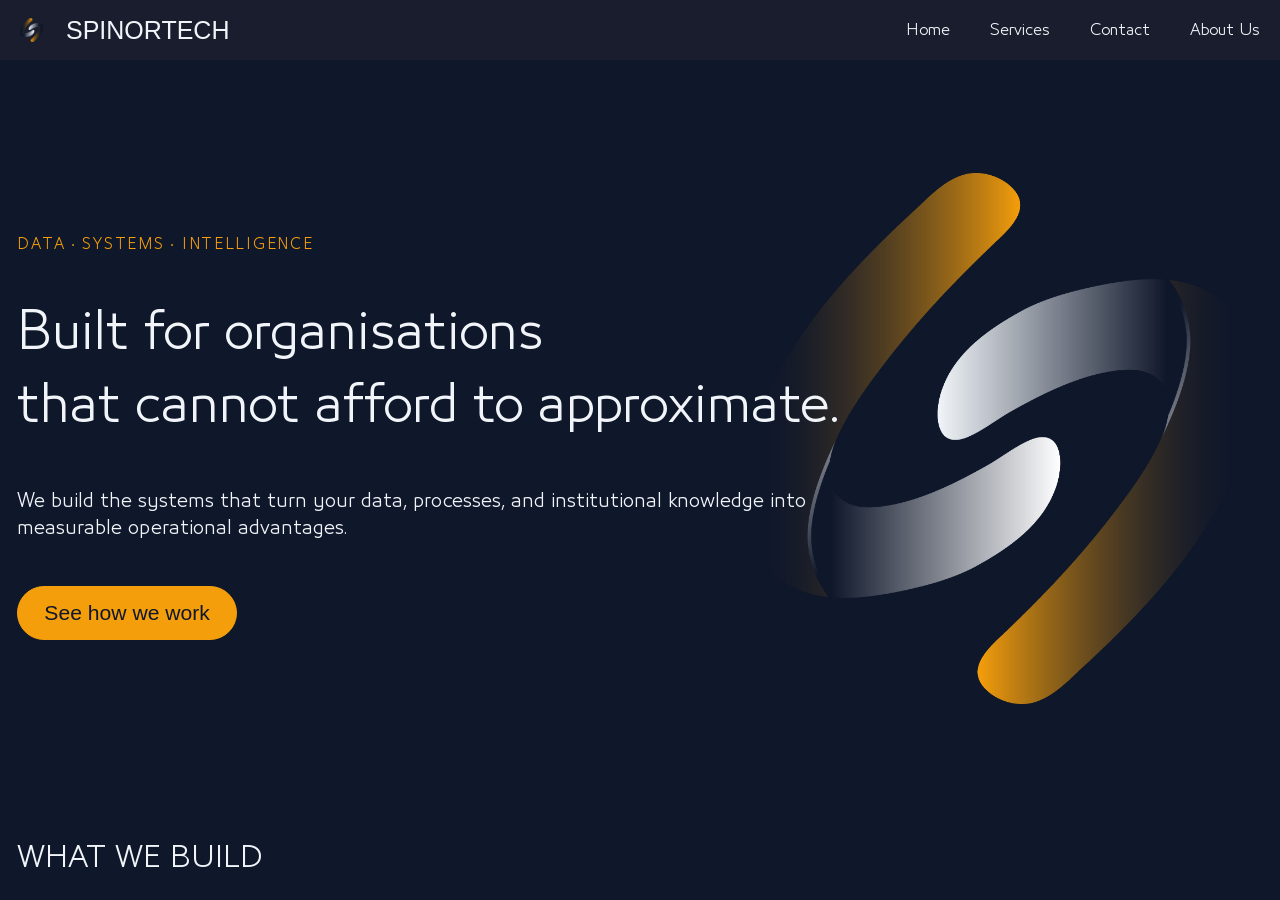
==== index.html @ 9f5bbc11 "Add files via upload" ====
<!doctype html>
<html lang="en" id="html">
  <head>
    <meta charset="UTF-8" />
    <meta
      property="og:title"
      content="B2B Technology / Data-Driven Marketing Services"
    />
    <meta property="og:url" content="https://spinortech.io" />
    <meta
      property="og:description"
      content="Intelligent Marketing, Data Analysis, and Digital Automation for small and medium businesses."
    />
    <meta property="og:image" content="public/icon.jpeg" />
    <meta property="og:image:url" content="public/icon.jpeg" />
    <meta property="og:image:width" content="1200" />
    <meta property="og:image:height" content="630" />
    <meta property="og:type" content="website" />
    <meta name="viewport" content="width=device-width, initial-scale=1.0" />
    <meta
      name="description"
      content="We connect marketing actions directly to revenue outcomes using end-to-end data pipelines, not vanity metrics. Most intelligent marketing teams stop at dashboards. Spinortech closes the causal loop."
    />
    <meta property="fb:app_id" content="966242223397117" />
    <meta name="author" content="Spinortech" />
    <meta
      name="keywords"
      content="Intelligent Marketing, Data Analysis, and Digital Automation for small and medium businesses."
    />
    <link rel="icon" type="image/x-icon" href="public/icon_no_pad.png" />
    <link rel="stylesheet" type="text/css" href="./CSS/navbar.css" />
    <link rel="stylesheet" type="text/css" href="./CSS/slider.css" />
    <link rel="stylesheet" type="text/css" href="./CSS/index.css" />
    <link rel="stylesheet" type="text/css" href="./CSS/form.css" />
    <title>Spinortech | Home</title>
  </head>
  <script src="index.js" defer></script>
  <!-- Body -->

  <body class="home">
    <nav>
      <div class="navbar" id="navbar">
        <button class="logo" onclick="window.location.href = './'">
          <img
            src="public/icon.webp"
            alt="Spinortech Logo"
            class="logo-image"
          />
          <div class="logoName">SPINORTECH</div>
        </button>

        <ul class="nav-links" id="NavDropMenu">
          <li><a href="./">Home</a></li>
          <li><a href="./services">Services</a></li>
          <li><a href="./contact">Contact</a></li>
          <li><a href="./about">About Us</a></li>
        </ul>
        <button
          class="NavDropButton"
          id="NavDropButton"
          onclick="DropDownFunction()"
        >
          ☰
        </button>
      </div>
    </nav>

    <div class="slider_container">
      <div class="slider_container_wrapper">
        <header class="background_logo_right">
          <div class="hero">
            <div class="description">DATA ⋅ SYSTEMS ⋅ INTELLIGENCE</div>
            <div class="display">
              Built for organisations <br />
              that cannot afford to approximate.
            </div>
            <p>
              We build the systems that turn your data, processes, and
              institutional knowledge into measurable operational advantages.
            </p>
            <button class="CTA_button">
              <a href="./case-studies" class="cta-button">See how we work</a>
            </button>
          </div>
        </header>

        <section>
          <h2 class="bgc">WHAT WE BUILD</h2>
          <div class="line_division_short"></div>
          <div class="list_of_boxes">
            <div class="section_box">
              <p class="sc">01</p>
              <h3 class="bdf">Local Language Models</h3>
              <p class="ft">
                An AI that knows your field. Built from your documents - not the
                internet. Deployed on your infrastructure.
              </p>
            </div>
            <div class="section_box">
              <p class="sc">02</p>
              <h3 class="bdf">Intelligent Marketing</h3>
              <p class="ft">
                Marketing decisions grounded incausality, not correlation. We
                measure what causes revenue.
              </p>
            </div>
            <div class="section_box">
              <p class="sc">03</p>
              <h3 class="bdf">Digital Automation</h3>
              <p class="ft">
                We eliminate workflows, not just automate steps. Operational
                pipelines that scale without headcount.
              </p>
            </div>
          </div>
        </section>
      </div>

      <div class="full_width_section">
        <div class="slider_container_wrapper">
          <div class="left_description">
            <h2 class="sc">HOW WE THINK</h2>
            <div class="line_division_short"></div>
            <h3>The Spinortech standard</h3>
          </div>
          <div class="enumerate_bullets">
            <div class="enumerate_item">
              • We ask pointed questions before offering solutions.
            </div>
            <div class="enumerate_item">
              • We push back on vague goals and replace them with measurable
              ones.
            </div>

            <div class="enumerate_item">
              • We prefer fewer promises and stricter accountability..
            </div>

            <div class="enumerate_item">
              • We treat decisions as hypotheses to be tested, not options to be
              defended.
            </div>
          </div>
        </div>
      </div>
      <div class="slider_container_wrapper">
        <section>
          <h2>We start with a conversation, not a pitch.</h2>
          <p class="ft indent">
            Tell us what you are working with your data, <br />
            your constraints,your goals.<br />
            We will tell you honestly whether we can help.
          </p>
          <div class="indent ft">
            <span class="sc">―</span> No sales call. No deck. Just a
            conversation.<br />
            <span class="sc">―</span> We will tell you if we are not the right
            fit.<br />
            <span class="sc">―</span> Every engagement begins with a
            diagnostic.<br />
          </div>
          <form action="/">
            <label for="form_name">Name</label>
            <input
              type="text"
              id="form_name"
              name="form_name"
              value=""
              placeholder="Your full name"
            />
            <label for="form_company">COMPANY</label>
            <input
              type="text"
              id="form_company"
              name="form_company"
              value=""
              placeholder="Organozation name"
            />
            <label for="form_email">E-MAIL</label>
            <input
              type="text"
              id="form_email"
              name="form_email"
              value=""
              placeholder="your@email.com"
            />
            <label for="form_challenge">WHAT ARE YOU TRYING TO SOLVE?</label>
            <input
              type="text"
              id="form_challenge"
              name="form_challenge"
              value=""
              placeholder="Describe your challenge or goal..."
            />
            <label for="form_where_from">HOW DID YOU HEAR ABOUT US?</label>
            <input
              type="text"
              id="form_where_from"
              name="form_where_from"
              value=""
              placeholder="Search, Linkedin,....."
            />
            <input type="submit" value="Submit" class="CTA_button submit" />
          </form>
        </section>
        <div style="padding-top: 4rem"></div>

        <!-- <footer>
        <div class="footer_note">
          <h2>Ready to make your data accountable?</h2>
          <p>Let's start with a diagnostic conversation — no pitch, no deck.</p>
          <button class="CTA_button">
            <a href="./contact">Talk to us </a>
          </button>
        </div>
      </footer> -->
      </div>
    </div>
  </body>
</html>
---- CSS/navbar.css ----
nav {
  position: absolute;
  top: 0;
  left: 0;
  width: 100%;
  display: flex;
  justify-content: center;
  /* margin: 0; */
  height: var(--navbar_height);
  box-sizing: border-box;
  z-index: 1000;
  background-color: var(--fill_main_color);
}
.navbar {
  display: flex;
  justify-content: center;
  align-items: center;
  padding: 0rem 0rem;
  box-sizing: border-box;
  width: 100%;
  height: 100%;
  max-width: var(--max-width);
}

.NavDropButton {
  position: absolute;
  top: 0;
  right: 0;
  color: var(--bkg_color);
  font-weight: 800;
  font-size: 2rem;
  display: flex;
  border: none;
  background-color: var(--fill_main_color);
  height: 100%;
  padding: 1rem;
  box-sizing: border-box;
}

ul {
  display: flex;
  flex-direction: column;
  min-height: 0;
  height: 0;
  overflow: hidden;
  position: fixed;
  top: var(--navbar_height);
  width: 100vw;
  left: 0;
  padding: 0;
  margin: 0;
  box-sizing: border-box;
  transition: 0.5s;
}

li {
  width: 100%;
  min-height: 5rem;
  background-color: var(--fill_main_color);
  font-weight: 800;
  border-top: 1px solid var(--main_color);
  box-sizing: border-box;
  display: flex;
  align-items: center;
  justify-content: center;
}

li a {
  display: inline-block;
  color: var(--bkg_color);
  text-decoration: none;
  font-size: var(--h3_font);
  width: 100%;
  height: 100%;
  display: flex;
  align-items: center;
  justify-content: center;
  font-weight: 400;
}
.ExtendDrow {
  height: calc(5 * 5rem);
}

.logo {
  display: flex;
  align-items: center;
  background-color: transparent;
  border: none;
  cursor: pointer;
  user-select: none;
  height: var(--navbar_height);
}

.logo-image {
  display: none;
}

.logoName {
  font-size: 25px;
  font-weight: bold;
  color: var(--bkg_color);
}

.html_desktop .logoName {
  font-weight: 500;
}

@media (min-width: 1200px) {
  html {
    font-size: 10pt;
  }

  .navbar {
    justify-content: space-between;
  }
  .logo-image {
    display: block;
    height: calc(var(--navbar_height) - 0.5rem);
    margin-right: 0.5rem;
    border-radius: 50%;
  }

  .CTA_button a {
    padding: 0.8rem 1.5rem;
  }
  .NavDropButton {
    display: none;
  }
  ul {
    position: relative;
    display: flex;
    flex-direction: row;
    min-height: 0;
    height: fit-content;
    overflow: auto;
    top: auto;
    width: auto;
    left: auto;
    transition: 0.5s;
  }

  li {
    width: fit-content;
    min-height: unset;
    height: var(--navbar_height);
    font-weight: 500;
    border-top: none;
    box-sizing: border-box;
  }
  li:hover > a {
    background: #eeeeee22;
    transition: 0.3s;
    border-radius: 0.5rem;
  }
  li a {
    transition: 0.3s;
    border-radius: 0.5rem;
    color: var(--bkg_color);
    text-decoration: none;
    font-size: 14px;
    width: 100%;
    height: 100%;
    display: flex;
    align-items: center;
    justify-content: center;
    padding: 0px 20px;
    box-sizing: border-box;
  }
}
---- CSS/slider.css ----
.slider_container {
  width: 100vw;
  display: flex;
  flex-direction: column;
  align-items: center;
  background: linear-gradient(var(--main_color) 90%, var(--bkg_color) 100%);
  background-attachment: local;
  background-size: cover;
  background-repeat: no-repeat;
  overflow: auto;
  box-sizing: border-box;
  gap: 8rem;
}

.slider_container_wrapper {
  display: flex;
  flex-direction: column;
  justify-content: space-around;
  gap: 8rem;
  scroll-behavior: smooth;
  max-width: var(--max-width);
  width: 100%;
}
---- CSS/index.css ----
:root {
  --main_color: #0f172a;
  --sec_color: #f59e0b;
  --bkg_color: #f1f5f9;
  --fill_main_color: #191d2d;
  --fill_dark_color: #e09c281f;
  --max-width: 1800px;
  --navbar_height: 60px;
  --x_padding: 1rem;
  --y_padding: 6rem;
  --display_font: 2.66rem; /*24pt->32px->2.66rem*/
  --h1_font: 2rem; /*18pt->24px-> 2rem*/
  --h2_font: 1.55rem; /*14pt->18.66px->1.55rem*/
  --h3_font: 1.22rem; /*11pt->14.66px->1.22rem*/
  --body_font: 1rem; /*9pt->12px->1rem*/
  --footnote_font: 0.777rem; /*7pt->9.33px*/
}

@font-face {
  font-family: "LtBurkaRegular";
  src: url(./fonts/BukraLt.ttf);
  font-weight: 100;
}
@font-face {
  font-family: "LtBurkaRegular";
  src: url(./fonts/BurkaRegular.ttf);
  font-weight: 400;
}
@font-face {
  font-family: "LtBurkaRegular";
  src: url(./fonts/BurkaMd.ttf);
  font-weight: 500;
}
@font-face {
  font-family: "LtBurkaRegular";
  src: url(./fonts/BurkaSmBd.ttf);
  font-weight: 600;
}
@font-face {
  font-family: "LtBurkaRegular";
  src: url(./fonts/BurkaBold.ttf);
  font-weight: bold;
  font-weight: 700;
}

.ft {
  font-size: var(--footnote_font);
  line-height: 2;
}

.bdf {
  line-height: 2;
  font-size: var(--body_font);
}

.sc {
  color: var(--sec_color);
}

h1 {
  font-size: var(--h1_font);
  margin: 0;
  font-weight: 400;
}
h2 {
  font-size: var(--h2_font);
  margin: 0;
  font-weight: 400;
}
h3 {
  font-size: var(--h3_font);
  margin: 0;
  font-weight: 400;
}

.bd-500 {
  font-weight: 500;
}
.bd-600 {
  font-weight: 600;
}
.bd-700 {
  font-weight: 700;
}
.bd-800 {
  font-weight: 800;
}
p {
  font-size: var(--body_font);
  line-height: 1.6;
  margin: 0;
}

.y_padding {
  padding-top: var(--y_padding);
  padding-bottom: var(--y_padding);
}
.line_division_short {
  width: 5rem;
  height: 0.25rem;
  background-color: var(--sec_color);
  border-radius: 0.5rem;
}

.line_division_long {
  width: 100%;
  height: 1px;
  background-color: var(--bkg_color);
}

.description {
  font-size: var(--footnote_font);
  color: var(--sec_color);
  letter-spacing: 0.1rem;
}

.display {
  font-size: var(--display_font);
  line-height: 1.6;
}

body,
html {
  font-size: 9pt;
  width: 100vw;
  height: 100%;
  padding: 0;
  margin: 0;
  font-family: LtBurkaRegular;
  -webkit-perspective: 1000;
  -webkit-backface-visibility: hidden;
  color: var(--bkg_color);
}

body {
  display: flex;
  flex-direction: column;
  align-items: center;
  box-sizing: border-box;
  overflow: hidden;
}

header,
section,
footer {
  width: 100%;
  box-sizing: border-box;
  display: flex;
  flex-direction: column;
  gap: 2rem;
  text-wrap: wrap;
  padding: 0 var(--x_padding);
}

.background_logo_right {
  /* Top layer is 100px wide and 100px tall. Bottom layer covers the area. */
  background: url("../public/icon_no_pad.png");
  background-repeat: no-repeat;
  background-size: contain;
  background-origin: content-box;
  background-attachment: local;
  background-size:
    auto 100%,
    cover;
  background-position: right, center;
  text-align: left;
}

.html_desktop .hero {
  background-origin: border-box;
  padding-bottom: 5vw;
  padding-top: 5vw;
}

header {
  padding-left: var(--x_padding);
  padding-right: var(--x_padding);
  margin-top: 10rem;
}

.hero,
.flex_gap_normal,
.flex_gap_small {
  display: flex;
  flex-direction: column;
  gap: 2.5rem;
}
.flex_gap_small {
  gap: 0.5rem;
}
.hero,
.footer_note {
  box-sizing: border-box;
  width: 100%;
  max-width: 48rem;
}

.hero p {
  margin: 0;
}

.bd-left {
  border-left: 1px solid var(--sec_color);
  padding-left: 0.5rem;
  box-sizing: border-box;
}
.indent_small {
  margin-left: 0.5rem;
}

.indent {
  margin-left: 1.5rem;
}

.indent_big {
  margin-left: 3rem;
}

.CTA_button {
  background-color: var(--sec_color);
  border: none;
  text-decoration: none;
  border-radius: 50px;
  transition: 0.3s;
  height: fit-content;
  padding: 0;
  border: 1px solid var(--sec_color);
  width: fit-content;
}

.CTA_button:hover {
  background-color: white;
  border: 1px solid var(--main_color);
  box-sizing: border-box;
  transition: 0.3s;
  cursor: pointer;
}
.CTA_button:hover a {
  color: var(--main_color);
}
.CTA_button a {
  font-size: var(--h3_font);
  display: inline-block;
  padding: var(--footnote_font) var(--h2_font);
  box-sizing: border-box;
  color: var(--main_color);
  text-decoration: none;
}

.list_of_boxes {
  display: flex;
  flex-direction: column;
  gap: 3rem;
}

.section_box,
.section_box_dark {
  display: flex;
  flex-direction: column;
  border-radius: 1.5rem;
  padding: 1.5rem;
  border: 1px solid var(--sec_color);
  background: var(--fill_main_color);
  max-width: 600px;
}

.section_box_dark {
  background: var(--fill_dark_color);
  gap: 0.5rem;
}

.html_desktop .list_of_boxes {
  flex-direction: row;
  gap: 0rem;
}

.html_desktop .section_box {
  flex: 1;
  border-radius: 0;
}
.section_box > :nth-child(2) {
  margin-bottom: 1rem;
  font-weight: 600;
}

.html_desktop .list_of_boxes > :nth-child(1),
.html_desktop .list_of_boxes > :nth-child(2) {
  border-right: none;
}

.left_part_decription > p:nth-child(2) {
  margin-top: 1rem;
}

.html_desktop .wrap_left_right {
  width: 100%;
  flex-direction: row;
}
.html_desktop .left_part_decription {
  min-width: 30%;
}
.html_desktop .left_part_decription > p:nth-child(2) {
  margin-top: 0rem;
  margin-bottom: 1rem;
}

.full_width_section {
  width: 100%;
  display: flex;
  flex-direction: column;
  gap: 2rem;
  padding: 3rem var(--x_padding);
  box-sizing: border-box;
}

.left_description {
  display: flex;
  flex-direction: column;
  gap: 2rem;
}

.html_desktop .full_width_section {
  padding: 3rem var(--x_padding);
  border: 1px solid var(--sec_color);
  background-color: var(--fill_main_color);
}
.html_desktop .full_width_section {
  flex-direction: row;
  justify-content: space-between;
}
.html_desktop .full_width_section .line_division_short {
  display: none;
}
.html_desktop .left_description {
  gap: 1rem;
}
.html_desktop .left_description > h3 {
  font-size: var(--h1_font);
}

.enumerate_bullets {
  display: flex;
  flex-direction: column;
  gap: 2rem;
}
.enumerate_item {
  font-size: var(--body_font);
  line-height: 2;
}
.semi_glass_main {
  background-color: #191d2d88;
}
.html_desktop .semi_glass_main {
  background-color: transparent;
}

.html_desktop .services .display {
  font-weight: 800;
}
@media (min-width: 900px) {
  html {
    font-size: 11pt;
  }
  .CTA_button a {
    padding: 0.8rem 1.5rem;
  }
}
@media (min-width: 1200px) {
  html {
    font-size: 13pt;
  }
}
@media (min-width: 1400px) {
  html {
    font-size: 15pt;
  }
}
---- CSS/form.css ----
form {
  display: flex;
  flex-direction: column;
  background: linear-gradient(
    -45deg,
    rgba(241, 245, 249, 0.1),
    rgba(255, 255, 255, 0.4)
  );
  gap: 1rem;
  padding: 2rem;
  border-radius: 2rem;
  box-sizing: border-box;
  max-width: 100%;
  width: 45rem;
  margin: auto;
}

form label {
  color: var(--sec_color);
  margin-bottom: 10;
  font-size: var(--body_font);
  font-family: LtBurkaRegular;
}

form input[type="text"] {
  font-size: var(--body_font);
  padding: var(--body_font);
  margin-bottom: 1rem;
  border: 1px solid white;
  background: transparent;
}

form input[type="text"]:focus {
  background-color: var(--bkg_color);
  color: var(--main_color);
  border: 1px solid var(--main_color);
  font-weight: 800;
  outline: none;
}

form > input[type="text"]:focus::placeholder {
  font-weight: 400;
  color: var(--sec_color);
}

form input[type="text"]::placeholder {
  color: var(--bkg_color);
}

form .submit {
  font-size: var(--h3_font);
  padding: var(--footnote_font) var(--h2_font);
  width: 100%;
}
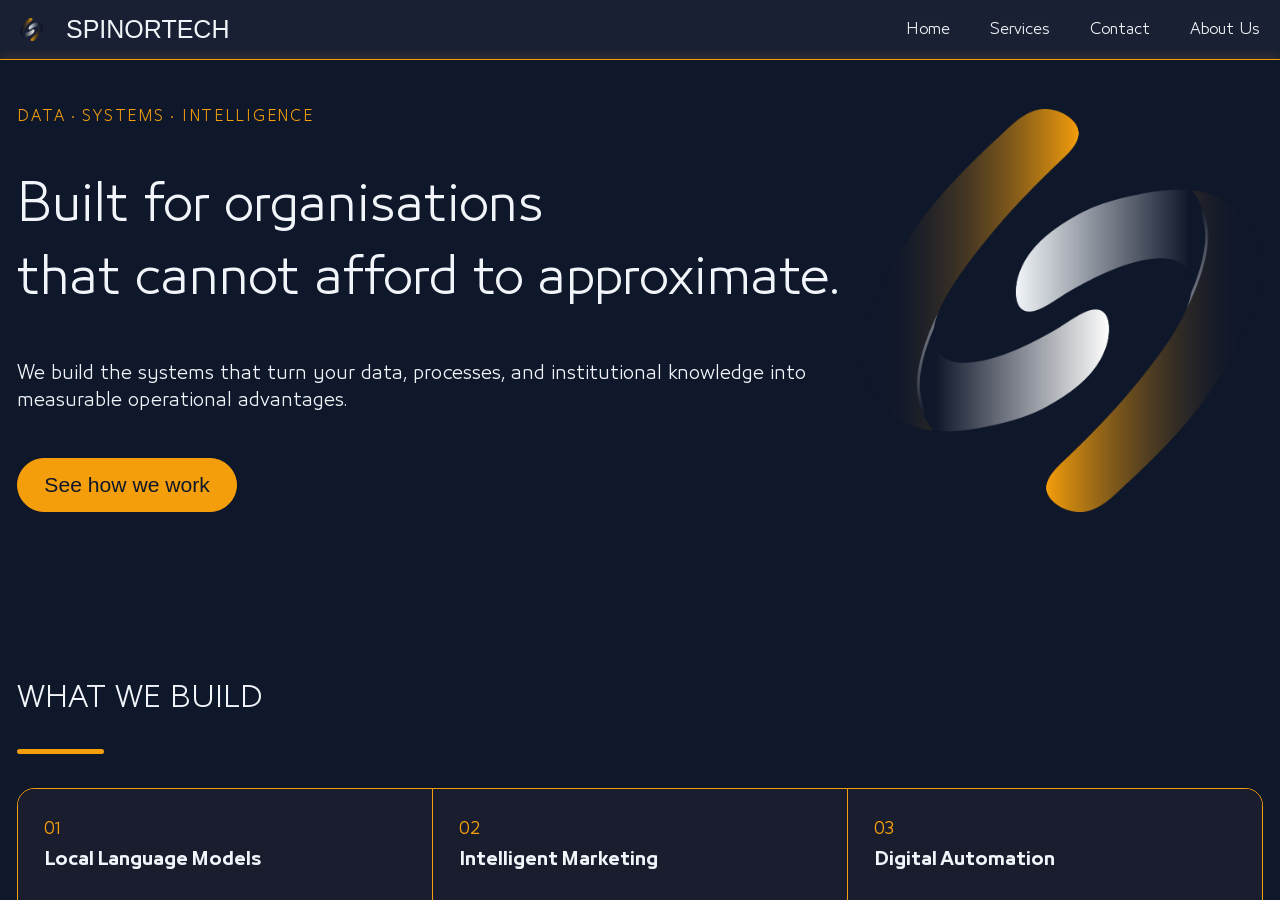
==== commit 77cc344a: "Add files via upload" ====
--- a/index.html
+++ b/index.html
@@ -11,6 +11,7 @@
       property="og:description"
       content="Intelligent Marketing, Data Analysis, and Digital Automation for small and medium businesses."
     />
+
     <meta property="og:image" content="public/icon.jpeg" />
     <meta property="og:image:url" content="public/icon.jpeg" />
     <meta property="og:image:width" content="1200" />
@@ -60,7 +61,11 @@
           id="NavDropButton"
           onclick="DropDownFunction()"
         >
-          ☰
+          <div class="hamburger" id="hamburger">
+            <span></span>
+            <span></span>
+            <span></span>
+          </div>
         </button>
       </div>
     </nav>
@@ -79,7 +84,7 @@
               institutional knowledge into measurable operational advantages.
             </p>
             <button class="CTA_button">
-              <a href="./case-studies" class="cta-button">See how we work</a>
+              <a href="./services" class="cta-button">See how we work</a>
             </button>
           </div>
         </header>
@@ -118,34 +123,38 @@
 
       <div class="full_width_section">
         <div class="slider_container_wrapper">
-          <div class="left_description">
-            <h2 class="sc">HOW WE THINK</h2>
-            <div class="line_division_short"></div>
-            <h3>The Spinortech standard</h3>
-          </div>
-          <div class="enumerate_bullets">
-            <div class="enumerate_item">
-              • We ask pointed questions before offering solutions.
-            </div>
-            <div class="enumerate_item">
-              • We push back on vague goals and replace them with measurable
-              ones.
-            </div>
-
-            <div class="enumerate_item">
-              • We prefer fewer promises and stricter accountability..
-            </div>
-
-            <div class="enumerate_item">
-              • We treat decisions as hypotheses to be tested, not options to be
-              defended.
+          <div class="full_width_content">
+            <div class="left_description">
+              <h2 class="sc">HOW WE THINK</h2>
+              <div class="line_division_short"></div>
+              <h3>The Spinortech standard</h3>
+            </div>
+            <div class="enumerate_bullets">
+              <div class="enumerate_item">
+                • We ask pointed questions before offering solutions.
+              </div>
+              <div class="enumerate_item">
+                • We push back on vague goals and replace them with measurable
+                ones.
+              </div>
+
+              <div class="enumerate_item">
+                • We prefer fewer promises and stricter accountability..
+              </div>
+
+              <div class="enumerate_item">
+                • We treat decisions as hypotheses to be tested, not options to
+                be defended.
+              </div>
             </div>
           </div>
         </div>
       </div>
       <div class="slider_container_wrapper">
         <section>
-          <h2>We start with a conversation, not a pitch.</h2>
+          <h2 class="sc_on_desktop_h1">
+            We start with a conversation, not a pitch.
+          </h2>
           <p class="ft indent">
             Tell us what you are working with your data, <br />
             your constraints,your goals.<br />
--- a/CSS/navbar.css
+++ b/CSS/navbar.css
@@ -9,7 +9,6 @@
   height: var(--navbar_height);
   box-sizing: border-box;
   z-index: 1000;
-  background-color: var(--fill_main_color);
 }
 .navbar {
   display: flex;
@@ -31,7 +30,7 @@
   font-size: 2rem;
   display: flex;
   border: none;
-  background-color: var(--fill_main_color);
+  background-color: transparent;
   height: 100%;
   padding: 1rem;
   box-sizing: border-box;
@@ -51,12 +50,12 @@
   margin: 0;
   box-sizing: border-box;
   transition: 0.5s;
+  border-bottom: 1px solid var(--sec_color);
 }
 
 li {
   width: 100%;
   min-height: 5rem;
-  background-color: var(--fill_main_color);
   font-weight: 800;
   border-top: 1px solid var(--main_color);
   box-sizing: border-box;
@@ -76,9 +75,12 @@
   align-items: center;
   justify-content: center;
   font-weight: 400;
+  background: #1a2234f6;
+  backdrop-filter: blur(3px);
+  -webkit-backdrop-filter: blur(3px);
 }
 .ExtendDrow {
-  height: calc(5 * 5rem);
+  height: calc(5 * 4rem);
 }
 
 .logo {
@@ -89,6 +91,11 @@
   cursor: pointer;
   user-select: none;
   height: var(--navbar_height);
+  width: 100%;
+  justify-content: center;
+  background: #1a2234f6;
+  backdrop-filter: blur(3px);
+  -webkit-backdrop-filter: blur(3px);
 }
 
 .logo-image {
@@ -106,12 +113,24 @@
 }
 
 @media (min-width: 1200px) {
+  nav {
+    border-bottom: 1px solid var(--sec_color);
+    background: #1a2234f6;
+  }
   html {
     font-size: 10pt;
   }
 
   .navbar {
     justify-content: space-between;
+    backdrop-filter: blur(5px);
+    -webkit-backdrop-filter: blur(5px);
+  }
+  .logo {
+    width: fit-content;
+    backdrop-filter: blur(0px);
+    -webkit-backdrop-filter: blur(0px);
+    background: transparent;
   }
   .logo-image {
     display: block;
@@ -137,33 +156,50 @@
     width: auto;
     left: auto;
     transition: 0.5s;
+    border-bottom: none;
+    min-height: unset;
+    height: 100%;
+    box-sizing: border-box;
+    background: transparent;
   }
 
   li {
     width: fit-content;
     min-height: unset;
-    height: var(--navbar_height);
     font-weight: 500;
     border-top: none;
     box-sizing: border-box;
+    height: 100%;
+    padding: 0px 20px;
+    background: transparent;
+    cursor: pointer;
   }
   li:hover > a {
-    background: #eeeeee22;
+    color: var(--sec_color);
     transition: 0.3s;
     border-radius: 0.5rem;
   }
+  li a::after {
+    content: "";
+    position: absolute;
+    width: 100%;
+    height: 1px;
+    bottom: -4px; /* Space between text and line */
+    left: 0;
+    background-color: var(--sec_color); /* Color of the underline */
+    transform: scaleX(0);
+    transform-origin: bottom left;
+    transition: transform 0.3s ease-out;
+  }
+
+  li:hover a::after {
+    transform: scaleX(1);
+  }
   li a {
     transition: 0.3s;
-    border-radius: 0.5rem;
     color: var(--bkg_color);
     text-decoration: none;
     font-size: 14px;
-    width: 100%;
-    height: 100%;
-    display: flex;
-    align-items: center;
-    justify-content: center;
-    padding: 0px 20px;
-    box-sizing: border-box;
-  }
-}
+    height: fit-content;
+  }
+}
--- a/CSS/slider.css
+++ b/CSS/slider.css
@@ -9,14 +9,13 @@
   background-repeat: no-repeat;
   overflow: auto;
   box-sizing: border-box;
-  gap: 8rem;
 }
 
 .slider_container_wrapper {
   display: flex;
   flex-direction: column;
   justify-content: space-around;
-  gap: 8rem;
+  gap: var(--scroll_gap);
   scroll-behavior: smooth;
   max-width: var(--max-width);
   width: 100%;
--- a/CSS/index.css
+++ b/CSS/index.css
@@ -14,6 +14,7 @@
   --h3_font: 1.22rem; /*11pt->14.66px->1.22rem*/
   --body_font: 1rem; /*9pt->12px->1rem*/
   --footnote_font: 0.777rem; /*7pt->9.33px*/
+  --scroll_gap: 8rem;
 }
 
 @font-face {
@@ -52,7 +53,10 @@
   line-height: 2;
   font-size: var(--body_font);
 }
-
+.dfr {
+  display: flex;
+  flex-direction: row;
+}
 .sc {
   color: var(--sec_color);
 }
@@ -168,14 +172,14 @@
 
 .html_desktop .hero {
   background-origin: border-box;
-  padding-bottom: 5vw;
-  padding-top: 5vw;
 }
 
 header {
   padding-left: var(--x_padding);
   padding-right: var(--x_padding);
-  margin-top: 10rem;
+  padding-bottom: 2.5vw;
+  padding-top: 2.5vw;
+  margin-top: calc(var(--navbar_height) + 1rem);
 }
 
 .hero,
@@ -195,25 +199,10 @@
   max-width: 48rem;
 }
 
-.hero p {
-  margin: 0;
-}
-
 .bd-left {
   border-left: 1px solid var(--sec_color);
   padding-left: 0.5rem;
   box-sizing: border-box;
-}
-.indent_small {
-  margin-left: 0.5rem;
-}
-
-.indent {
-  margin-left: 1.5rem;
-}
-
-.indent_big {
-  margin-left: 3rem;
 }
 
 .CTA_button {
@@ -229,14 +218,14 @@
 }
 
 .CTA_button:hover {
-  background-color: white;
-  border: 1px solid var(--main_color);
+  background-color: var(--main_color);
+  border: 1px solid var(--sec_color);
   box-sizing: border-box;
   transition: 0.3s;
   cursor: pointer;
 }
 .CTA_button:hover a {
-  color: var(--main_color);
+  color: var(--sec_color);
 }
 .CTA_button a {
   font-size: var(--h3_font);
@@ -259,6 +248,7 @@
   flex-direction: column;
   border-radius: 1.5rem;
   padding: 1.5rem;
+  box-sizing: border-box;
   border: 1px solid var(--sec_color);
   background: var(--fill_main_color);
   max-width: 600px;
@@ -269,14 +259,35 @@
   gap: 0.5rem;
 }
 
+.boxes-45 {
+  display: flex;
+  flex-direction: row;
+  justify-content: space-around;
+  flex-wrap: wrap;
+  margin-bottom: -2rem;
+}
+
+.boxes-45 div {
+  max-width: 45%;
+  min-width: 45%;
+  margin-bottom: 2rem;
+}
 .html_desktop .list_of_boxes {
   flex-direction: row;
   gap: 0rem;
+  border: 1px solid var(--sec_color);
+  border-radius: 1rem;
+  overflow: hidden;
 }
 
 .html_desktop .section_box {
   flex: 1;
+  border: none;
   border-radius: 0;
+}
+.html_desktop .section_box:hover {
+  background-color: #f59f0b33;
+  transition: 0.3s;
 }
 .section_box > :nth-child(2) {
   margin-bottom: 1rem;
@@ -285,7 +296,7 @@
 
 .html_desktop .list_of_boxes > :nth-child(1),
 .html_desktop .list_of_boxes > :nth-child(2) {
-  border-right: none;
+  border-right: 1px solid var(--sec_color);
 }
 
 .left_part_decription > p:nth-child(2) {
@@ -311,8 +322,15 @@
   gap: 2rem;
   padding: 3rem var(--x_padding);
   box-sizing: border-box;
-}
-
+  margin-top: var(--scroll_gap);
+  margin-bottom: var(--scroll_gap);
+}
+
+.full_width_content {
+  display: flex;
+  flex-direction: column;
+  gap: 4rem;
+}
 .left_description {
   display: flex;
   flex-direction: column;
@@ -321,18 +339,31 @@
 
 .html_desktop .full_width_section {
   padding: 3rem var(--x_padding);
-  border: 1px solid var(--sec_color);
+  border-top: 1px solid var(--sec_color);
+  border-bottom: 1px solid var(--sec_color);
   background-color: var(--fill_main_color);
 }
+.html_desktop .full_width_content {
+  flex-direction: row;
+  justify-content: space-between;
+}
 .html_desktop .full_width_section {
   flex-direction: row;
-  justify-content: space-between;
+  justify-content: center;
 }
 .html_desktop .full_width_section .line_division_short {
   display: none;
 }
 .html_desktop .left_description {
   gap: 1rem;
+}
+.html_desktop .sc_on_desktop_h1 {
+  font-size: var(--h1_font);
+  color: var(--sec_color);
+}
+
+.html_desktop .dsn_desktop {
+  display: none;
 }
 .html_desktop .left_description > h3 {
   font-size: var(--h1_font);
@@ -356,6 +387,34 @@
 
 .html_desktop .services .display {
   font-weight: 800;
+}
+
+.indent_small {
+  margin-left: 0.5rem;
+}
+
+.indent {
+  margin-left: 1.5rem;
+}
+
+.indent_big {
+  margin-left: 3rem;
+}
+.hamburger {
+  display: flex;
+  flex-direction: column;
+  justify-content: center;
+  align-items: center;
+  gap: 5px;
+  background: none;
+  border: none;
+  cursor: pointer;
+}
+.hamburger span {
+  width: 25px;
+  height: 3px;
+  background-color: var(--sec_color);
+  border-radius: 2px;
 }
 @media (min-width: 900px) {
   html {
--- a/CSS/form.css
+++ b/CSS/form.css
@@ -23,11 +23,11 @@
 }
 
 form input[type="text"] {
-  font-size: var(--body_font);
+  font-size: 16px;
   padding: var(--body_font);
   margin-bottom: 1rem;
   border: 1px solid white;
-  background: transparent;
+  background: linear-gradient(45deg, #ffffff5e, #eff4f81a);
 }
 
 form input[type="text"]:focus {
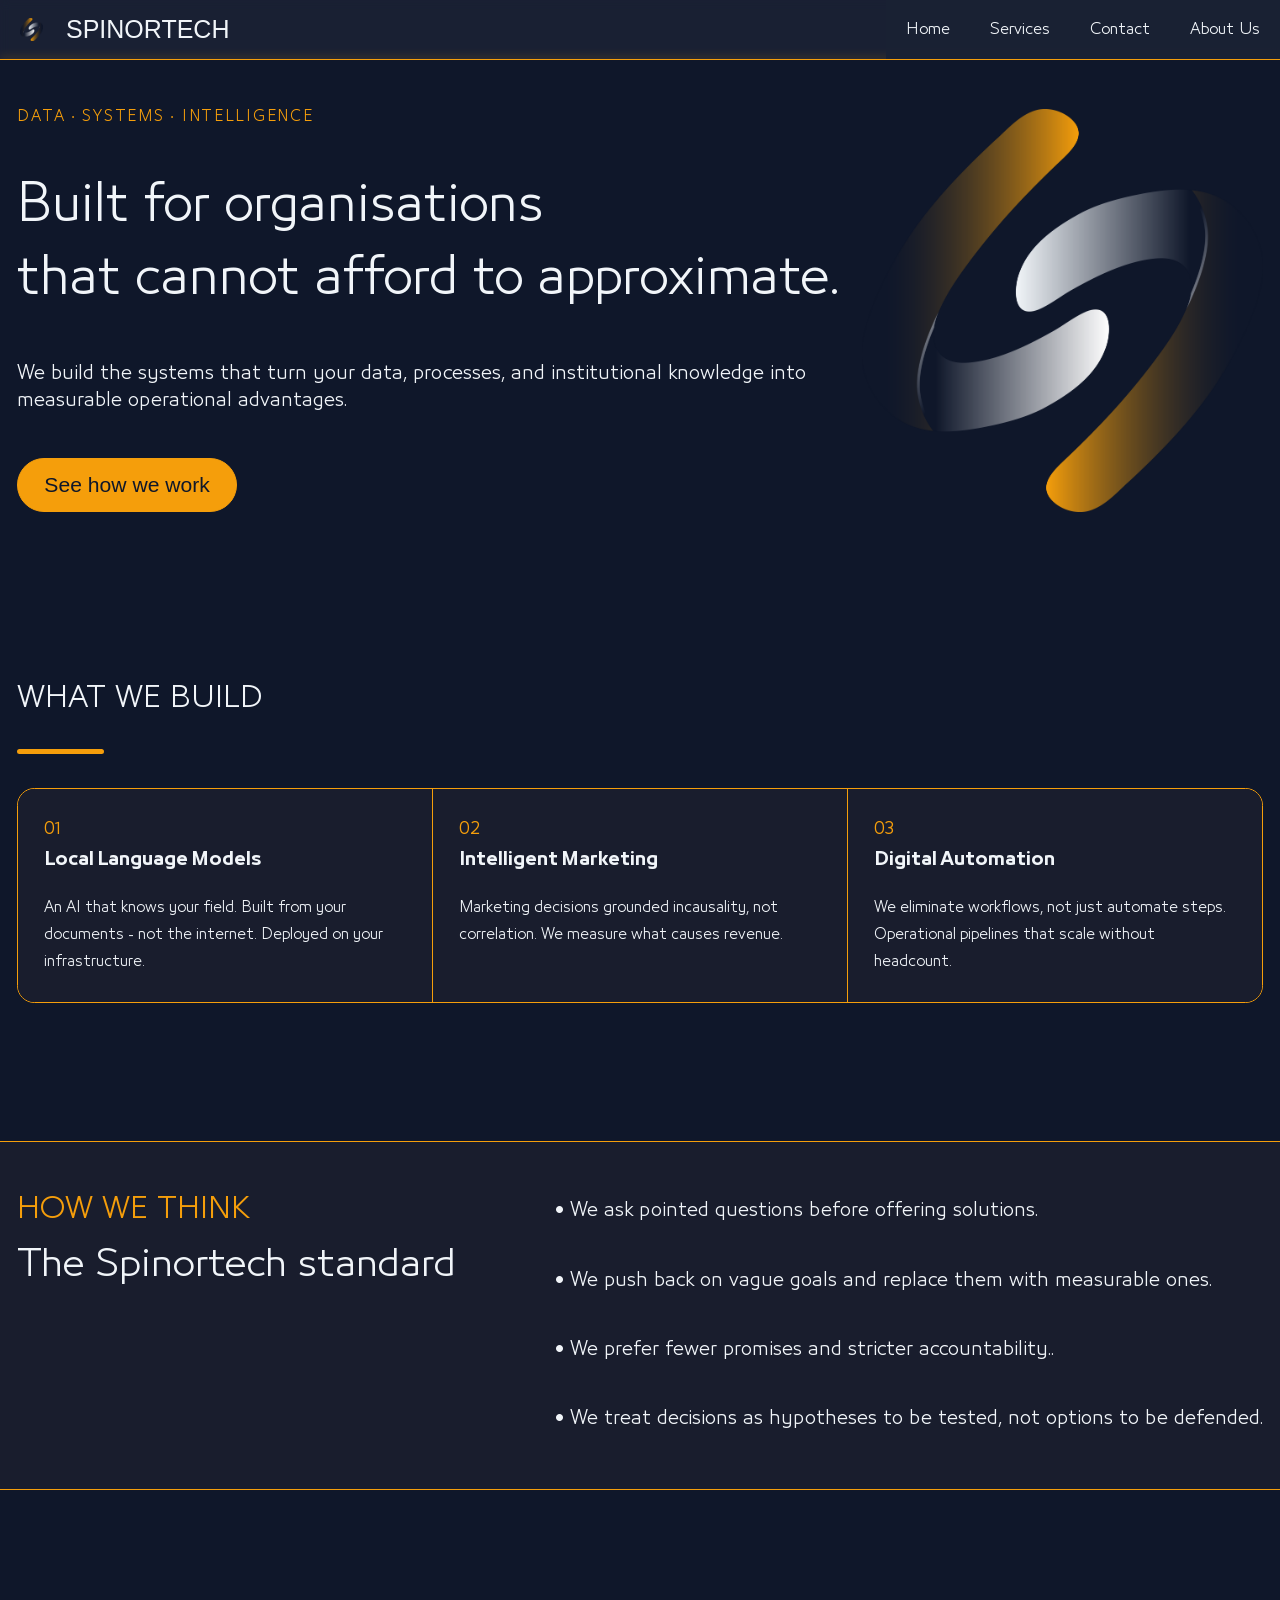
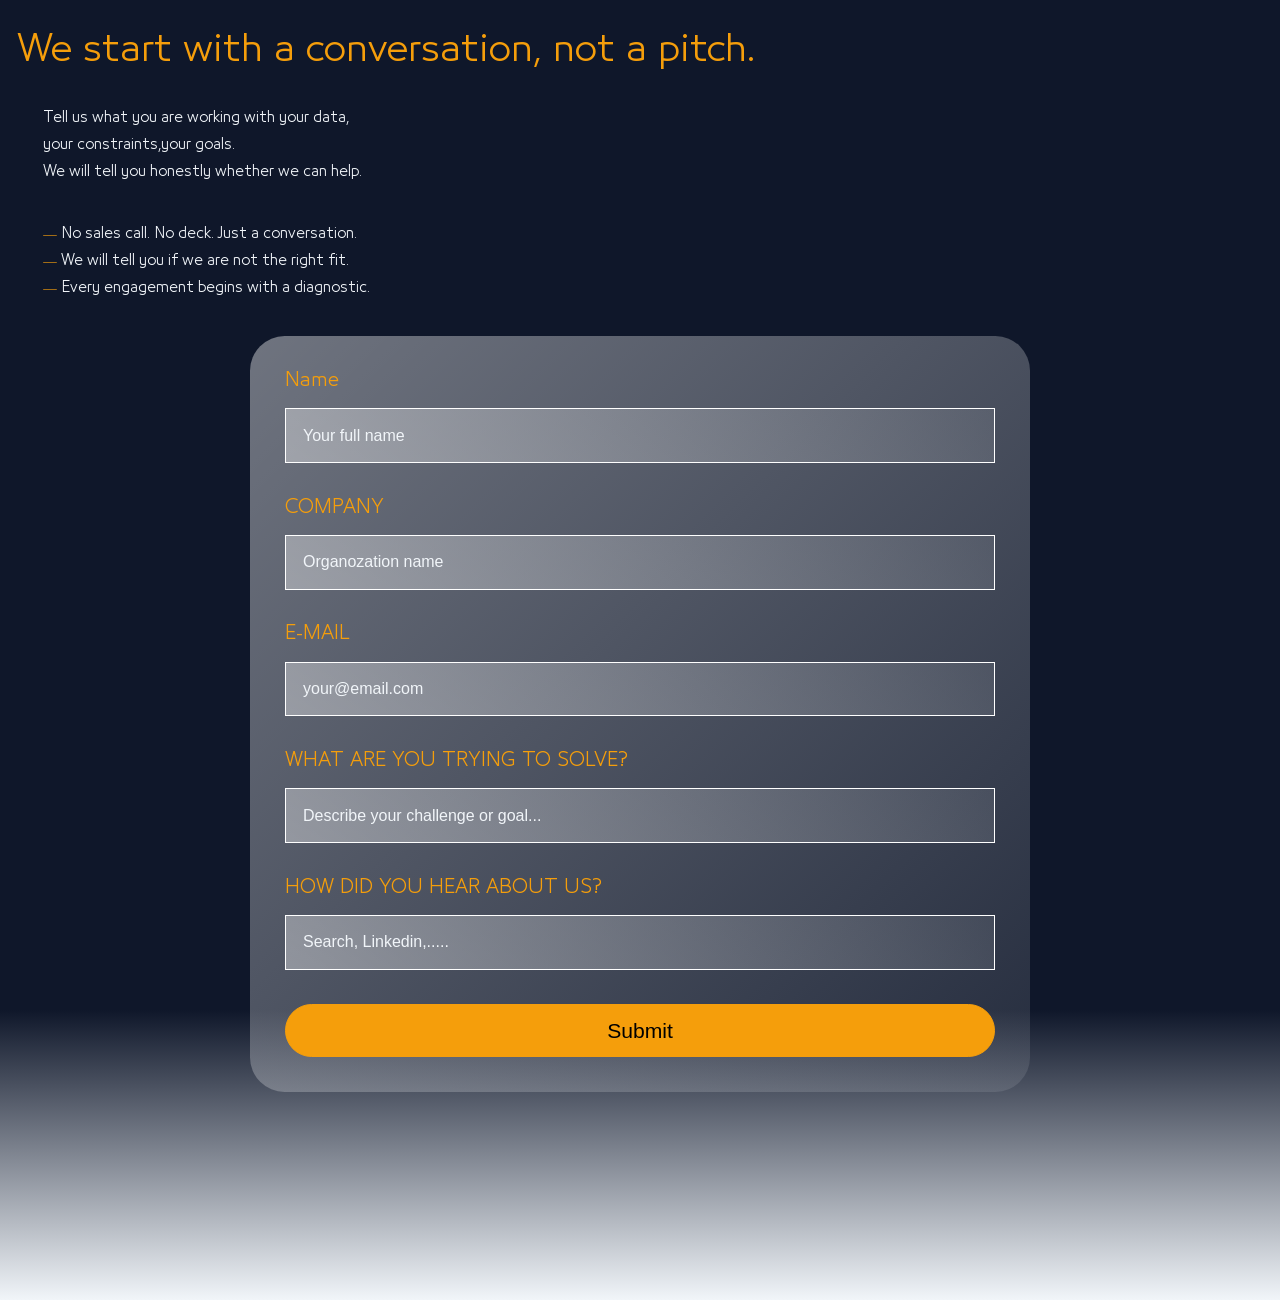
==== commit 2f88bfb4: "Animations Animations" ====
--- a/index.html
+++ b/index.html
@@ -35,6 +35,9 @@
     <link rel="stylesheet" type="text/css" href="./CSS/form.css" />
     <title>Spinortech | Home</title>
   </head>
+  <script src="https://unpkg.com/aos@2.3.1/dist/aos.js"></script>
+  <link href="https://unpkg.com/aos@2.3.1/dist/aos.css" rel="stylesheet" />
+
   <script src="index.js" defer></script>
   <!-- Body -->
 
@@ -51,10 +54,18 @@
         </button>
 
         <ul class="nav-links" id="NavDropMenu">
-          <li><a href="./">Home</a></li>
-          <li><a href="./services">Services</a></li>
-          <li><a href="./contact">Contact</a></li>
-          <li><a href="./about">About Us</a></li>
+          <li>
+            <a href="./"><span class="RaiseLine">Home</span></a>
+          </li>
+          <li>
+            <a href="./services"><span class="RaiseLine">Services</span></a>
+          </li>
+          <li>
+            <a href="./contact"><span class="RaiseLine">Contact</span></a>
+          </li>
+          <li>
+            <a href="./about"><span class="RaiseLine">About Us</span></a>
+          </li>
         </ul>
         <button
           class="NavDropButton"
@@ -72,7 +83,7 @@
 
     <div class="slider_container">
       <div class="slider_container_wrapper">
-        <header class="background_logo_right">
+        <header class="background_logo_right fadeIn">
           <div class="hero">
             <div class="description">DATA ⋅ SYSTEMS ⋅ INTELLIGENCE</div>
             <div class="display">
@@ -90,10 +101,10 @@
         </header>
 
         <section>
-          <h2 class="bgc">WHAT WE BUILD</h2>
-          <div class="line_division_short"></div>
-          <div class="list_of_boxes">
-            <div class="section_box">
+          <h2 class="bgc" data-aos="fade-up">WHAT WE BUILD</h2>
+          <div class="line_division_short" data-aos="fade-up"></div>
+          <div class="list_of_boxes" data-aos="fade-up">
+            <div class="section_box" data-aos="fade-up">
               <p class="sc">01</p>
               <h3 class="bdf">Local Language Models</h3>
               <p class="ft">
@@ -101,7 +112,7 @@
                 internet. Deployed on your infrastructure.
               </p>
             </div>
-            <div class="section_box">
+            <div class="section_box" data-aos="fade-up">
               <p class="sc">02</p>
               <h3 class="bdf">Intelligent Marketing</h3>
               <p class="ft">
@@ -109,7 +120,7 @@
                 measure what causes revenue.
               </p>
             </div>
-            <div class="section_box">
+            <div class="section_box" data-aos="fade-up">
               <p class="sc">03</p>
               <h3 class="bdf">Digital Automation</h3>
               <p class="ft">
@@ -121,15 +132,15 @@
         </section>
       </div>
 
-      <div class="full_width_section">
+      <div class="full_width_section" data-aos="fade-up">
         <div class="slider_container_wrapper">
           <div class="full_width_content">
-            <div class="left_description">
+            <div class="left_description" data-aos="fade-up">
               <h2 class="sc">HOW WE THINK</h2>
               <div class="line_division_short"></div>
               <h3>The Spinortech standard</h3>
             </div>
-            <div class="enumerate_bullets">
+            <div class="enumerate_bullets" data-aos="fade-up">
               <div class="enumerate_item">
                 • We ask pointed questions before offering solutions.
               </div>
@@ -152,15 +163,15 @@
       </div>
       <div class="slider_container_wrapper">
         <section>
-          <h2 class="sc_on_desktop_h1">
+          <h2 class="sc_on_desktop_h1" data-aos="fade-up">
             We start with a conversation, not a pitch.
           </h2>
-          <p class="ft indent">
+          <p class="ft indent" data-aos="fade-up">
             Tell us what you are working with your data, <br />
             your constraints,your goals.<br />
             We will tell you honestly whether we can help.
           </p>
-          <div class="indent ft">
+          <div class="indent ft" data-aos="fade-up">
             <span class="sc">―</span> No sales call. No deck. Just a
             conversation.<br />
             <span class="sc">―</span> We will tell you if we are not the right
@@ -168,7 +179,7 @@
             <span class="sc">―</span> Every engagement begins with a
             diagnostic.<br />
           </div>
-          <form action="/">
+          <form action="/" data-aos="fade-up">
             <label for="form_name">Name</label>
             <input
               type="text"
@@ -226,4 +237,7 @@
       </div>
     </div>
   </body>
+  <script>
+    AOS.init();
+  </script>
 </html>
--- a/CSS/navbar.css
+++ b/CSS/navbar.css
@@ -1,11 +1,10 @@
 nav {
-  position: absolute;
+  position: fixed;
   top: 0;
   left: 0;
   width: 100%;
   display: flex;
   justify-content: center;
-  /* margin: 0; */
   height: var(--navbar_height);
   box-sizing: border-box;
   z-index: 1000;
@@ -78,6 +77,7 @@
   background: #1a2234f6;
   backdrop-filter: blur(3px);
   -webkit-backdrop-filter: blur(3px);
+  box-sizing: border-box;
 }
 .ExtendDrow {
   height: calc(5 * 4rem);
@@ -170,16 +170,18 @@
     border-top: none;
     box-sizing: border-box;
     height: 100%;
-    padding: 0px 20px;
     background: transparent;
     cursor: pointer;
   }
-  li:hover > a {
+
+  .RaiseLine {
+    position: relative;
+  }
+  li a:hover {
     color: var(--sec_color);
     transition: 0.3s;
-    border-radius: 0.5rem;
-  }
-  li a::after {
+  }
+  li a .RaiseLine::after {
     content: "";
     position: absolute;
     width: 100%;
@@ -192,7 +194,7 @@
     transition: transform 0.3s ease-out;
   }
 
-  li:hover a::after {
+  li a:hover .RaiseLine::after {
     transform: scaleX(1);
   }
   li a {
@@ -200,6 +202,6 @@
     color: var(--bkg_color);
     text-decoration: none;
     font-size: 14px;
-    height: fit-content;
-  }
-}
+    padding: 0px 20px;
+  }
+}
--- a/CSS/slider.css
+++ b/CSS/slider.css
@@ -1,5 +1,5 @@
 .slider_container {
-  width: 100vw;
+  width: 100%;
   display: flex;
   flex-direction: column;
   align-items: center;
@@ -7,7 +7,6 @@
   background-attachment: local;
   background-size: cover;
   background-repeat: no-repeat;
-  overflow: auto;
   box-sizing: border-box;
 }
 
--- a/CSS/index.css
+++ b/CSS/index.css
@@ -126,13 +126,11 @@
 body,
 html {
   font-size: 9pt;
-  width: 100vw;
+  width: 100%;
   height: 100%;
   padding: 0;
   margin: 0;
   font-family: LtBurkaRegular;
-  -webkit-perspective: 1000;
-  -webkit-backface-visibility: hidden;
   color: var(--bkg_color);
 }
 
@@ -141,7 +139,6 @@
   flex-direction: column;
   align-items: center;
   box-sizing: border-box;
-  overflow: hidden;
 }
 
 header,
@@ -182,6 +179,19 @@
   margin-top: calc(var(--navbar_height) + 1rem);
 }
 
+.fadeIn {
+  animation: fadeIn 0.5s ease-in forwards;
+}
+/* 1. Define the animation steps */
+@keyframes fadeIn {
+  from {
+    opacity: 0;
+  }
+  to {
+    opacity: 1;
+  }
+}
+
 .hero,
 .flex_gap_normal,
 .flex_gap_small {
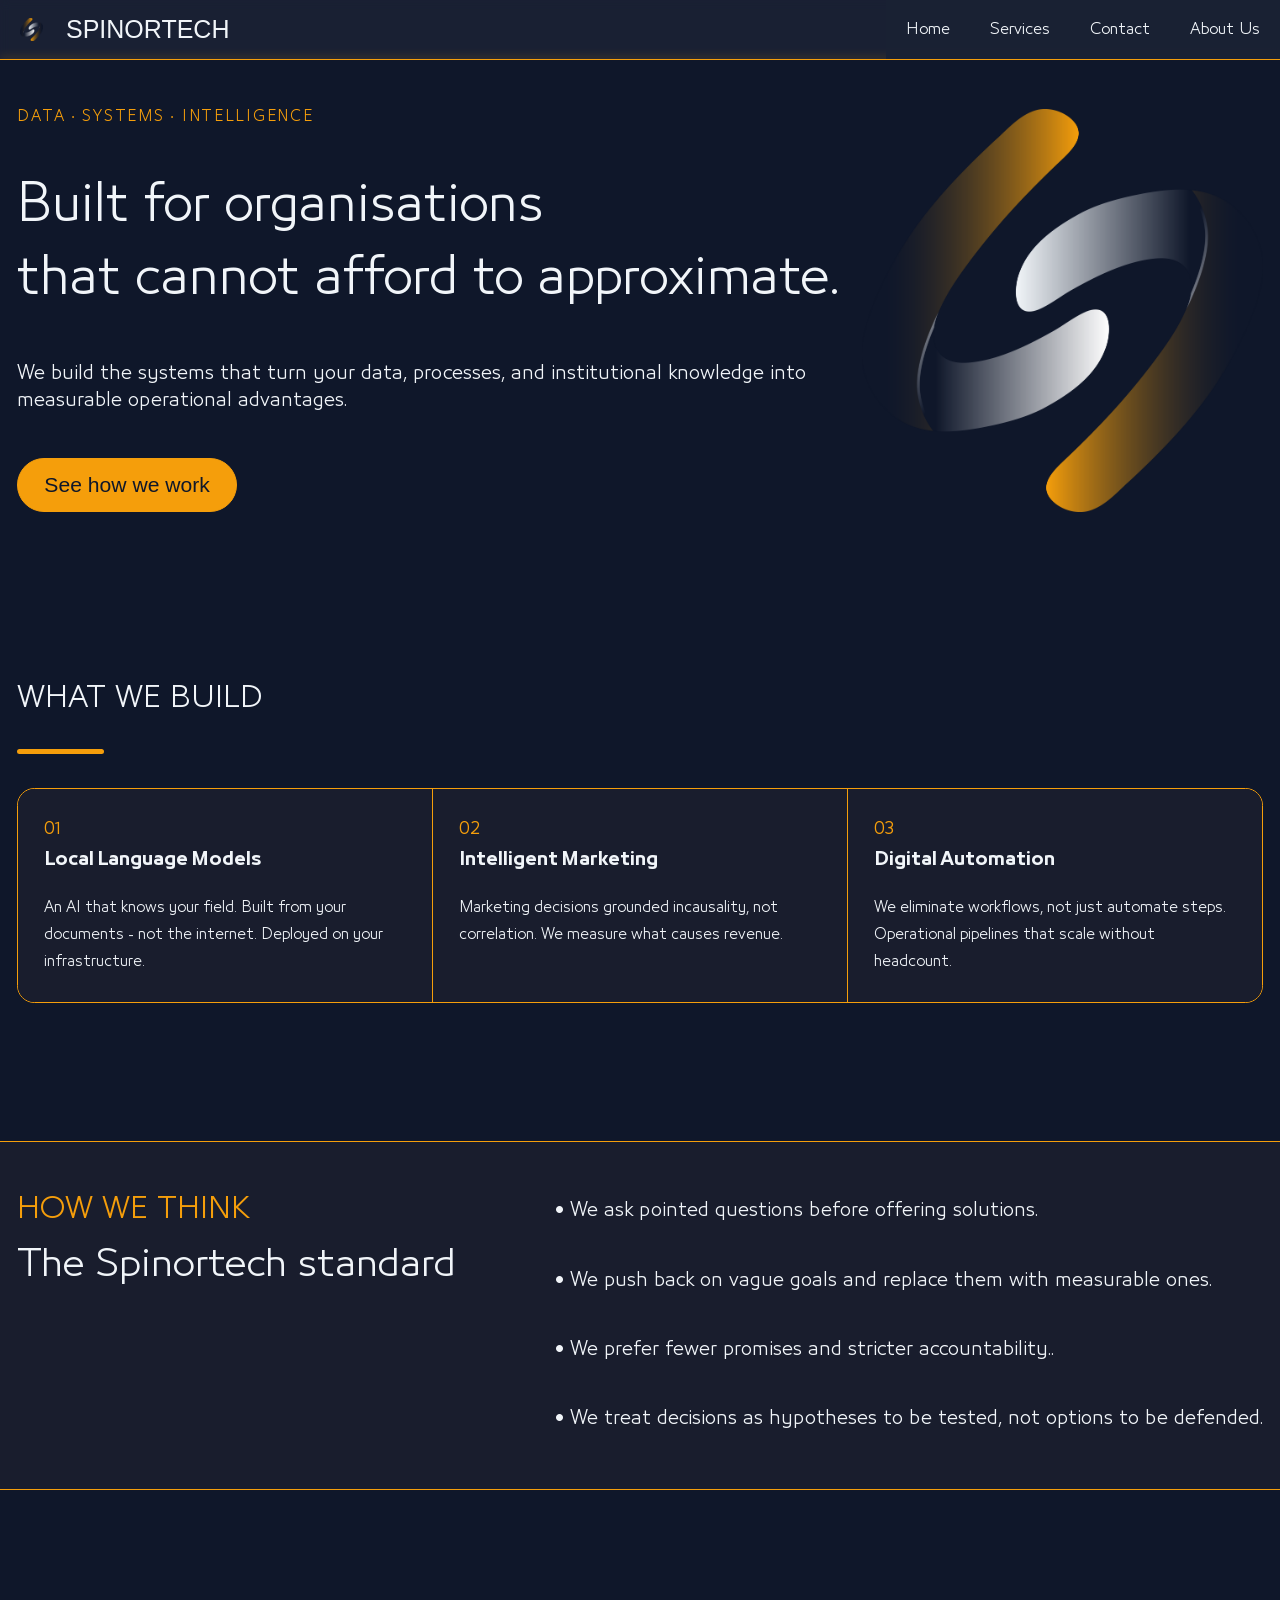
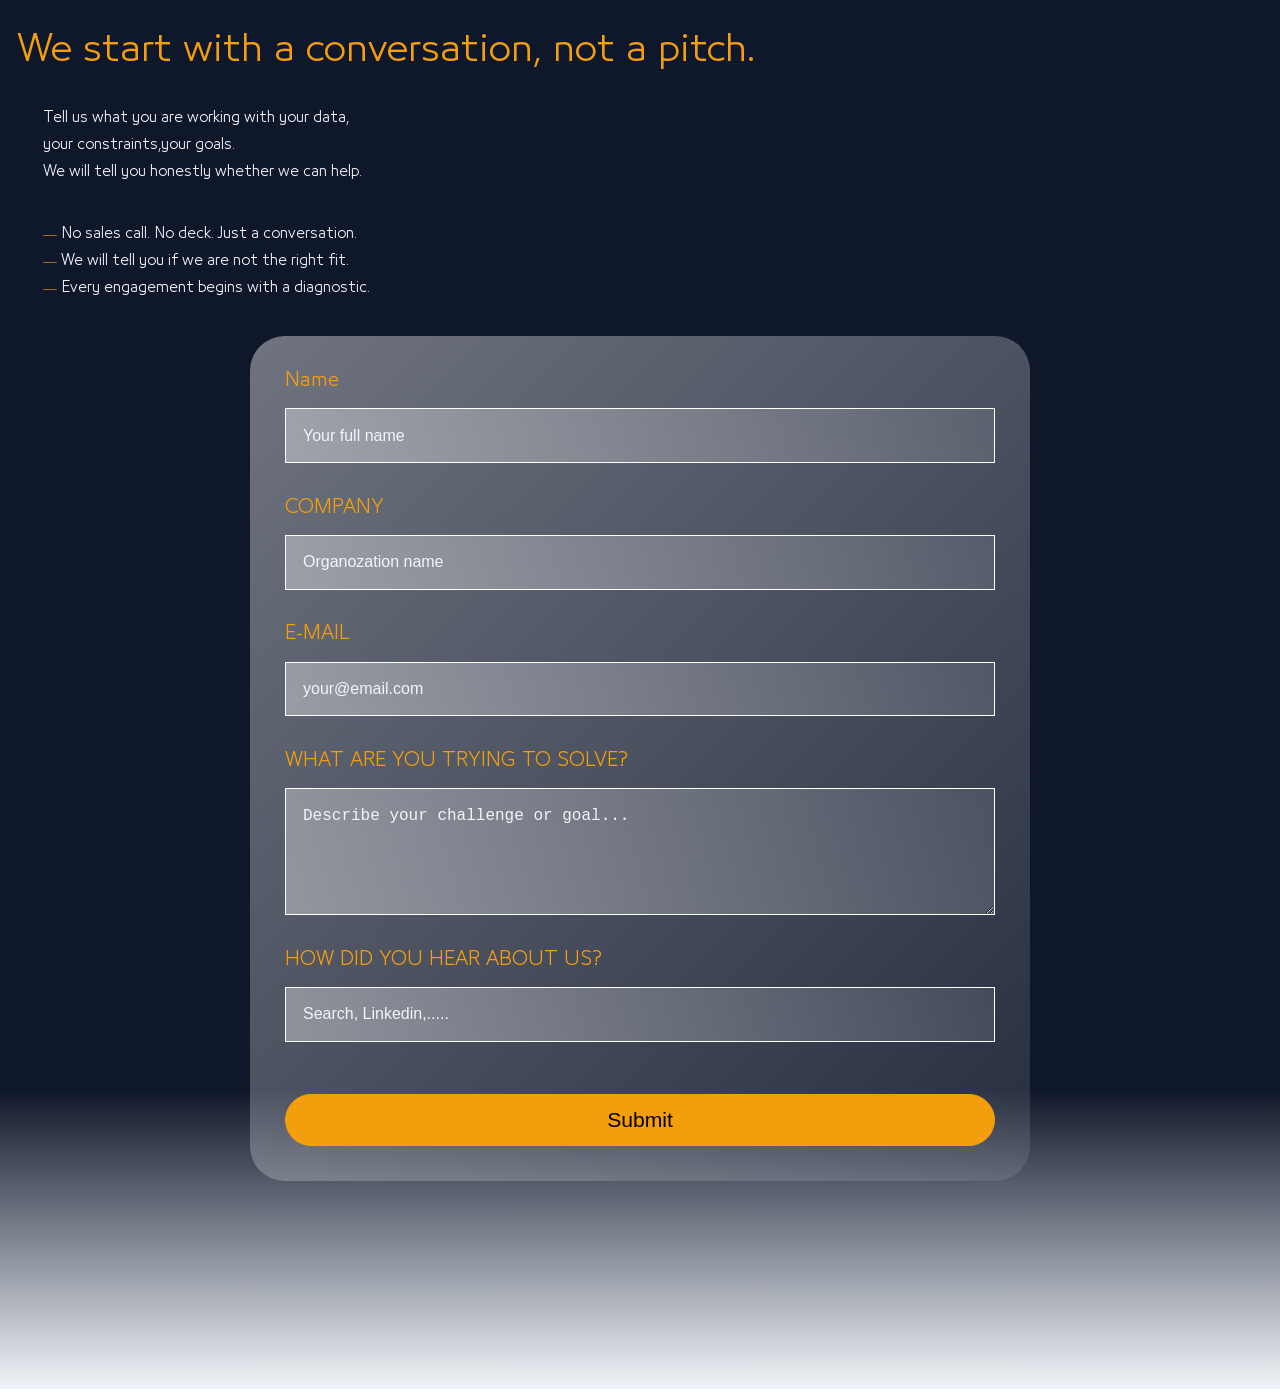
==== commit 85fd1a29: "Add files via upload" ====
--- a/index.html
+++ b/index.html
@@ -33,8 +33,11 @@
     <link rel="stylesheet" type="text/css" href="./CSS/slider.css" />
     <link rel="stylesheet" type="text/css" href="./CSS/index.css" />
     <link rel="stylesheet" type="text/css" href="./CSS/form.css" />
+    <link rel="stylesheet" type="text/css" href="./CSS/spinner.css" />
     <title>Spinortech | Home</title>
   </head>
+  <script src="https://formgrid.dev/embed.js" async></script>
+  <script src="FetchForm.js" defer></script>
   <script src="https://unpkg.com/aos@2.3.1/dist/aos.js"></script>
   <link href="https://unpkg.com/aos@2.3.1/dist/aos.css" rel="stylesheet" />
 
@@ -179,61 +182,72 @@
             <span class="sc">―</span> Every engagement begins with a
             diagnostic.<br />
           </div>
-          <form action="/" data-aos="fade-up">
-            <label for="form_name">Name</label>
-            <input
+          <!--  Form  -->
+          <form id="contactForm">
+            <label for="client_name">Name</label>
+            <input
+              class="inputAllTypes"
               type="text"
-              id="form_name"
-              name="form_name"
+              id="client_name"
+              name="client_name"
               value=""
               placeholder="Your full name"
             />
-            <label for="form_company">COMPANY</label>
-            <input
+            <label for="client_company">COMPANY</label>
+            <input
+              class="inputAllTypes"
               type="text"
-              id="form_company"
-              name="form_company"
+              id="client_company"
+              name="client_company"
               value=""
               placeholder="Organozation name"
             />
-            <label for="form_email">E-MAIL</label>
-            <input
+
+            <!-- Honeypot Field (Invisible to humans) -->
+            <div class="secondary_email">
+              <label for="client_secondary_email">Secondary email</label>
+              <input
+                class="inputAllTypes"
+                type="email"
+                id="client_secondary_email"
+                name="client_secondary_email"
+                value=""
+                placeholder="your@email.com"
+              />
+            </div>
+            <label for="client_email">E-MAIL</label>
+            <input
+              class="inputAllTypes"
+              type="email"
+              id="client_email"
+              name="client_email"
+              value=""
+              placeholder="your@email.com"
+            />
+            <label for="client_challenge">WHAT ARE YOU TRYING TO SOLVE?</label>
+            <textarea
+              class="inputAllTypes"
+              id="client_challenge"
+              name="client_challenge"
+              value=""
+              placeholder="Describe your challenge or goal..."
+              rows="5"
+              cols="50"
+            ></textarea>
+            <label for="client_hear_about">HOW DID YOU HEAR ABOUT US?</label>
+            <input
+              class="inputAllTypes"
               type="text"
-              id="form_email"
-              name="form_email"
-              value=""
-              placeholder="your@email.com"
-            />
-            <label for="form_challenge">WHAT ARE YOU TRYING TO SOLVE?</label>
-            <input
-              type="text"
-              id="form_challenge"
-              name="form_challenge"
-              value=""
-              placeholder="Describe your challenge or goal..."
-            />
-            <label for="form_where_from">HOW DID YOU HEAR ABOUT US?</label>
-            <input
-              type="text"
-              id="form_where_from"
-              name="form_where_from"
+              id="client_hear_about"
+              name="client_hear_about"
               value=""
               placeholder="Search, Linkedin,....."
             />
+            <div id="formMessage"></div>
             <input type="submit" value="Submit" class="CTA_button submit" />
           </form>
         </section>
         <div style="padding-top: 4rem"></div>
-
-        <!-- <footer>
-        <div class="footer_note">
-          <h2>Ready to make your data accountable?</h2>
-          <p>Let's start with a diagnostic conversation — no pitch, no deck.</p>
-          <button class="CTA_button">
-            <a href="./contact">Talk to us </a>
-          </button>
-        </div>
-      </footer> -->
       </div>
     </div>
   </body>
--- a/CSS/index.css
+++ b/CSS/index.css
@@ -233,6 +233,7 @@
   box-sizing: border-box;
   transition: 0.3s;
   cursor: pointer;
+  color: var(--sec_color);
 }
 .CTA_button:hover a {
   color: var(--sec_color);
--- a/CSS/form.css
+++ b/CSS/form.css
@@ -22,7 +22,7 @@
   font-family: LtBurkaRegular;
 }
 
-form input[type="text"] {
+form .inputAllTypes {
   font-size: 16px;
   padding: var(--body_font);
   margin-bottom: 1rem;
@@ -30,7 +30,7 @@
   background: linear-gradient(45deg, #ffffff5e, #eff4f81a);
 }
 
-form input[type="text"]:focus {
+form .inputAllTypes:focus {
   background-color: var(--bkg_color);
   color: var(--main_color);
   border: 1px solid var(--main_color);
@@ -38,12 +38,12 @@
   outline: none;
 }
 
-form > input[type="text"]:focus::placeholder {
+form > .inputAllTypes:focus::placeholder {
   font-weight: 400;
   color: var(--sec_color);
 }
 
-form input[type="text"]::placeholder {
+form .inputAllTypes::placeholder {
   color: var(--bkg_color);
 }
 
@@ -52,3 +52,33 @@
   padding: var(--footnote_font) var(--h2_font);
   width: 100%;
 }
+
+.success_form_contact,
+.error_form_contact,
+.pending_form_contact {
+  font-size: 16px;
+  line-height: 1.6;
+}
+
+.success_form_contact {
+  color: rgb(0, 255, 0);
+}
+.error_form_contact {
+  color: rgb(255, 0, 0);
+}
+
+.pending_form_contact {
+  color: var(--sec_color);
+}
+#formMessage {
+  display: flex;
+  align-items: center;
+  gap: 10px;
+}
+
+/*  This hides the second one for bo */
+.secondary_email {
+  height: 0;
+  overflow: hidden;
+  margin-bottom: -1rem;
+}
--- a/CSS/spinner.css
+++ b/CSS/spinner.css
@@ -0,0 +1,19 @@
+.loading_spinner {
+  width: 28px;
+  height: 28px;
+  border: 4px solid var(--main_color);
+  border-bottom-color: var(--sec_color);
+  border-radius: 50%;
+  display: inline-block;
+  box-sizing: border-box;
+  animation: rotation 1s linear infinite;
+}
+
+@keyframes rotation {
+  0% {
+    transform: rotate(0deg);
+  }
+  100% {
+    transform: rotate(360deg);
+  }
+}
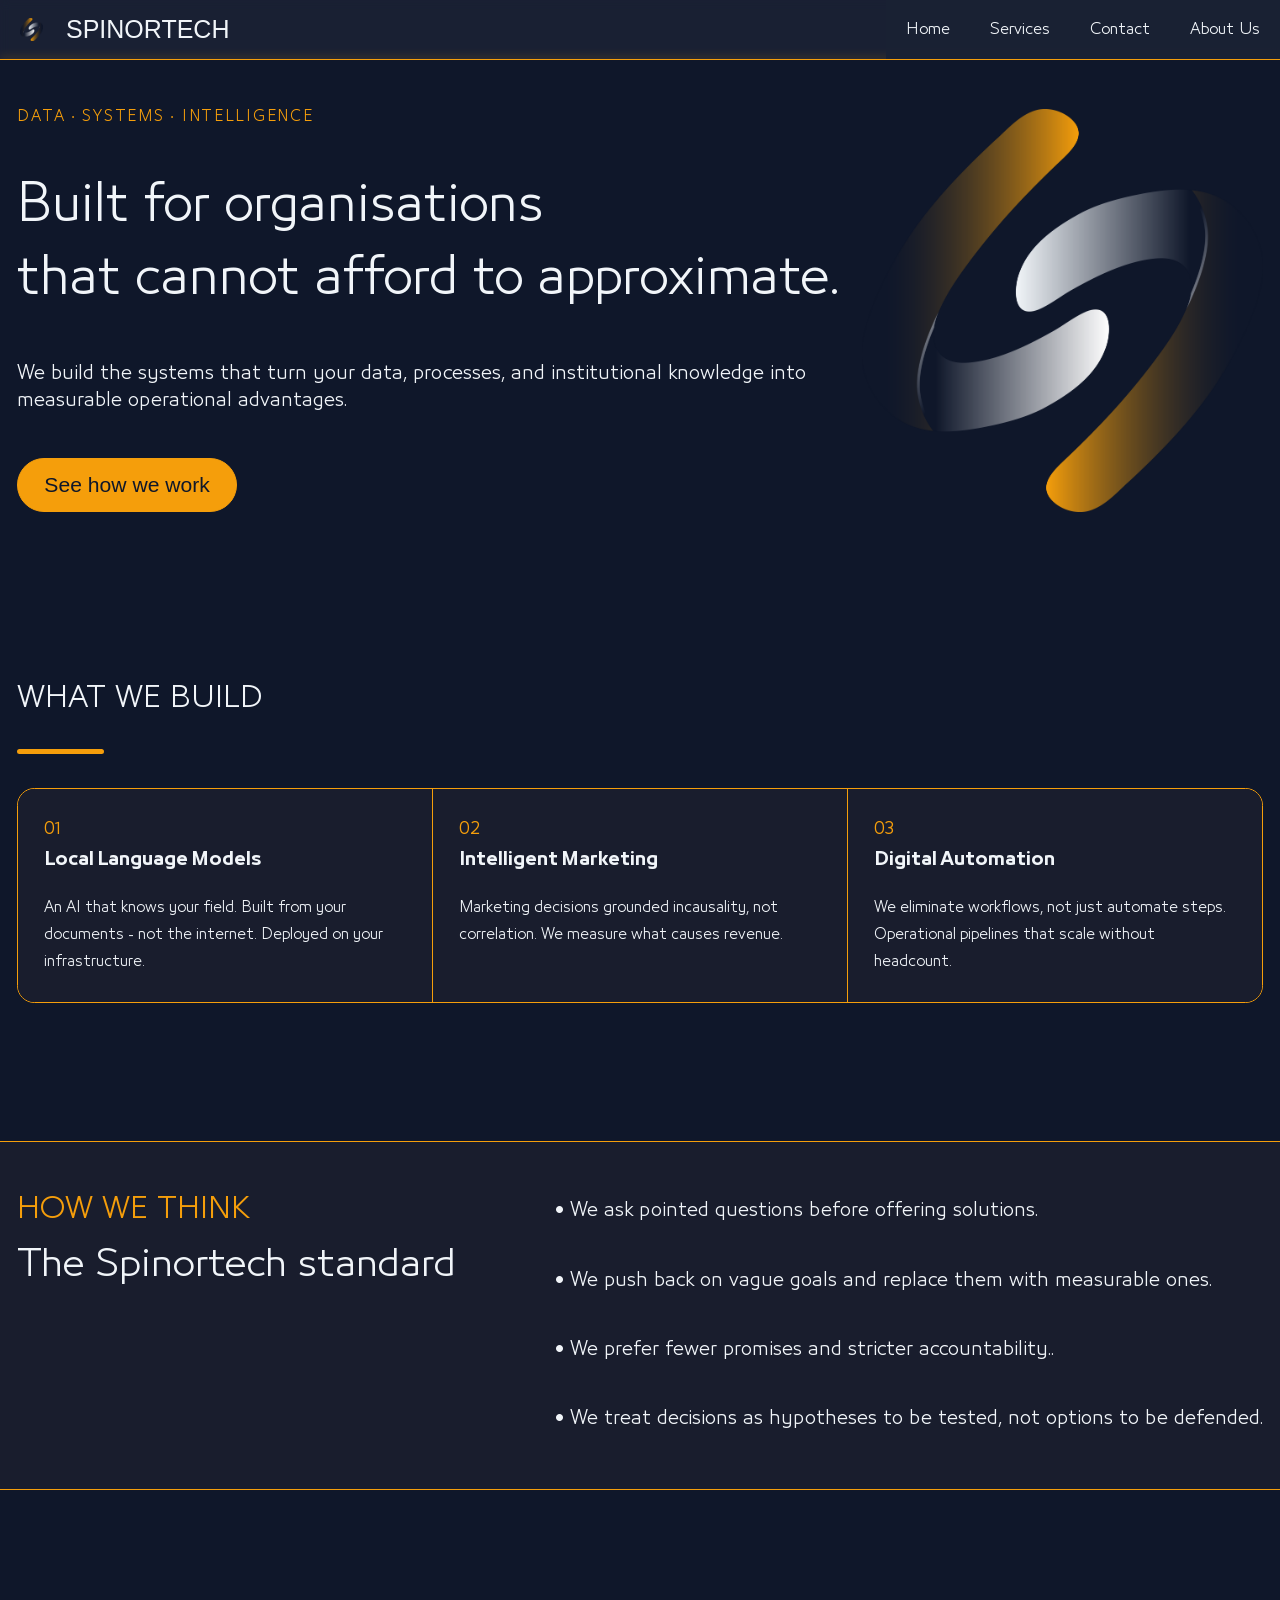
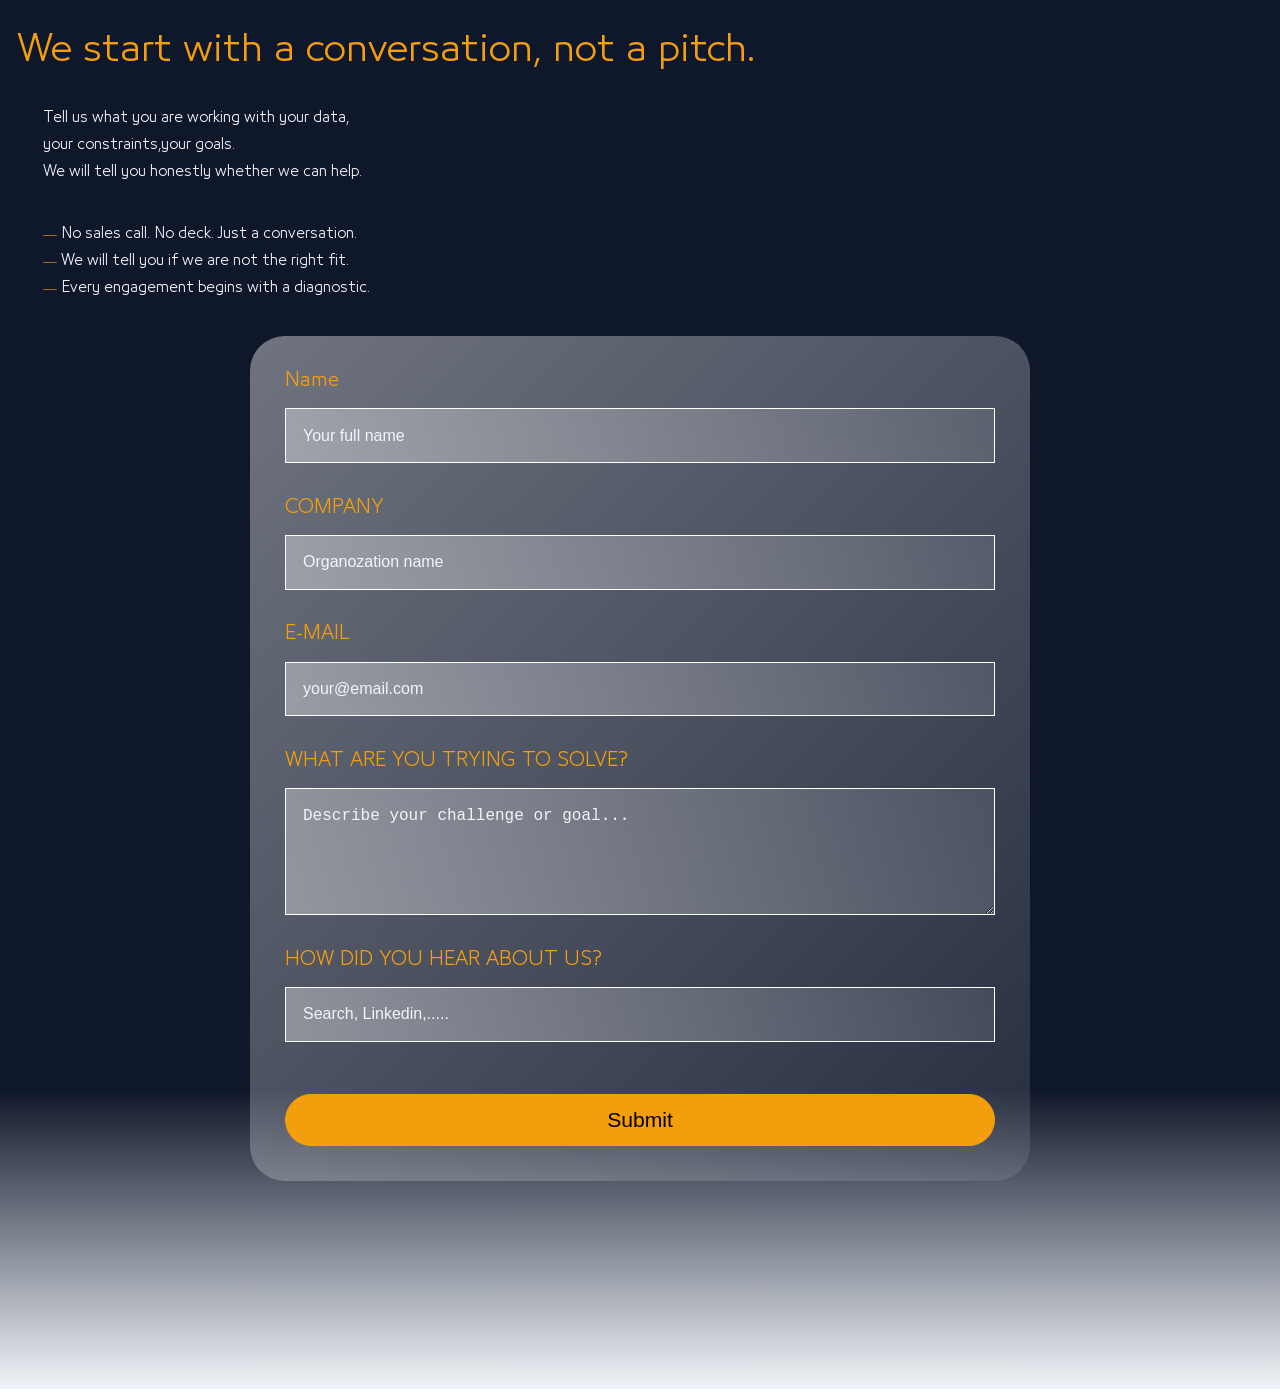
==== commit 5642af57: "Add files via upload" ====
--- a/index.html
+++ b/index.html
@@ -207,6 +207,7 @@
             <div class="secondary_email">
               <label for="client_secondary_email">Secondary email</label>
               <input
+                autocomplete="off"
                 class="inputAllTypes"
                 type="email"
                 id="client_secondary_email"
